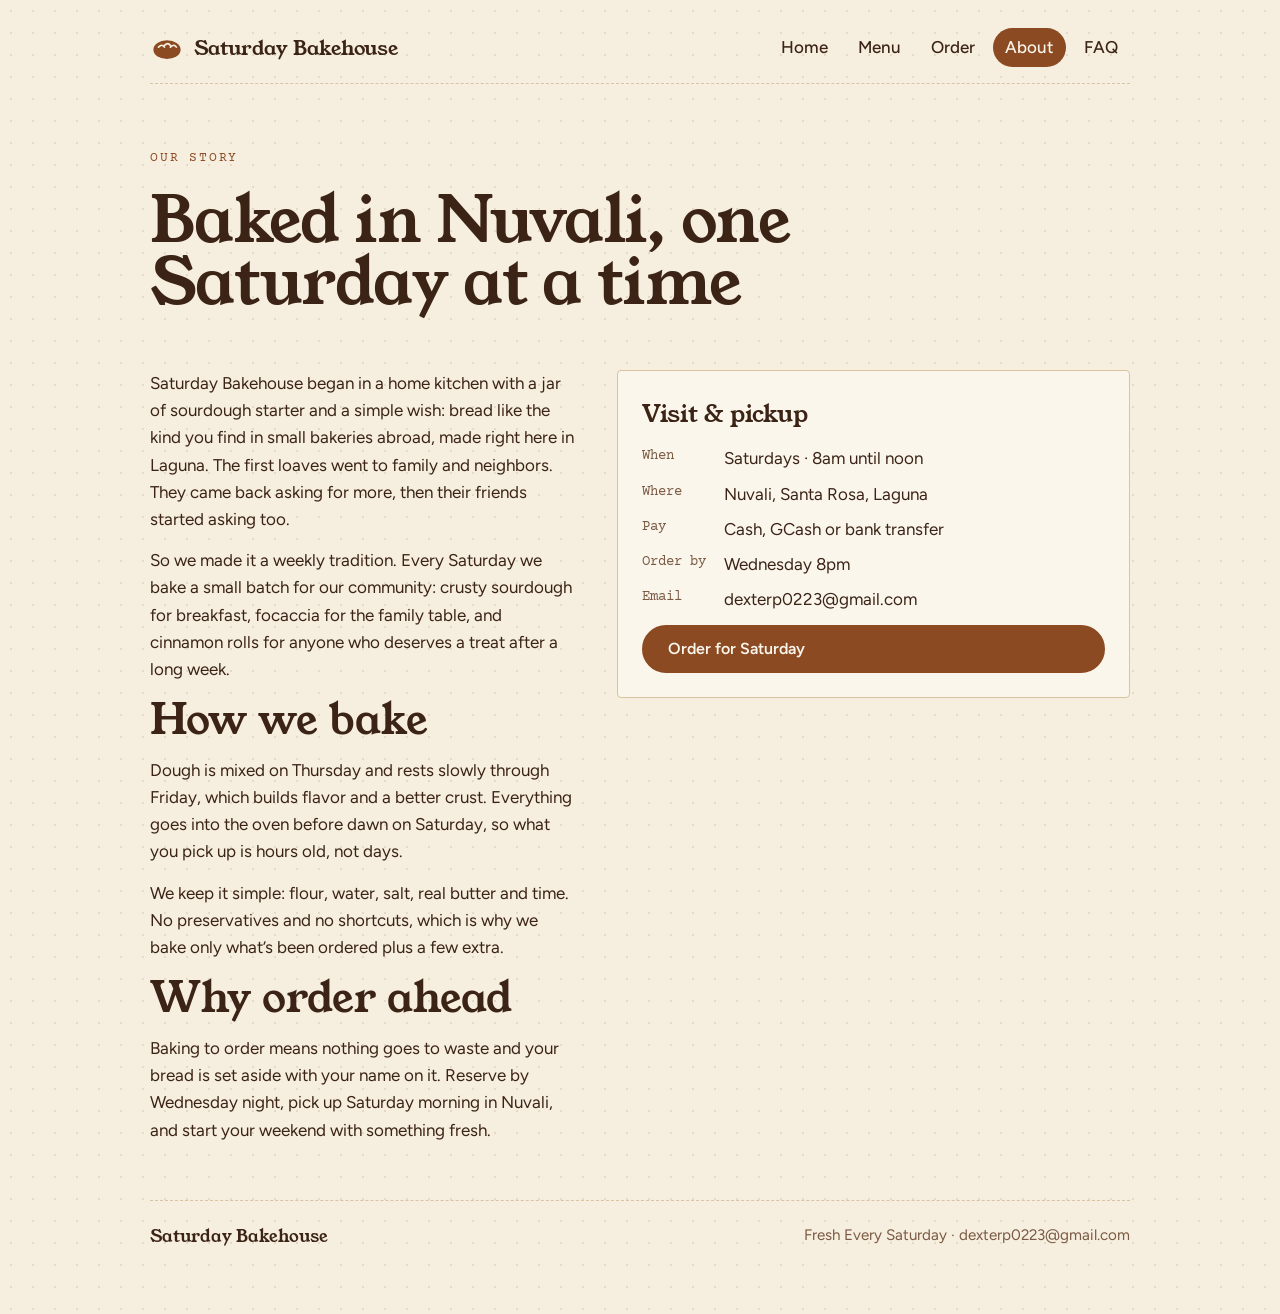
==== about.html @ 8c0994c2 "Add files via upload" ====
<!doctype html>
<html lang="en">
<head>
<meta charset="utf-8">
<meta name="viewport" content="width=device-width, initial-scale=1, viewport-fit=cover">
<title>About · Saturday Bakehouse</title>
<link rel="stylesheet" href="https://fonts.googleapis.com/css2?family=Young+Serif&family=Figtree:wght@400;500;600&family=Courier+Prime&display=swap">
<link rel="stylesheet" href="site.css">
</head>
<body>
<div class="wrap" data-page="about">
  <header class="top">
    <a class="mark" href="./"><svg viewBox="0 0 40 40" aria-hidden="true"><ellipse cx="20" cy="22" rx="16" ry="11" fill="var(--accent)"/><path d="M10 19c3-3 5-3 7 0M17 17c3-3 5-3 7 0M24 19c3-3 5-3 7 0" stroke="var(--bg)" stroke-width="2" fill="none" stroke-linecap="round"/></svg>Saturday Bakehouse</a>
    <nav class="nav" aria-label="Main"><a href="./" data-page="home">Home</a><a href="menu.html" data-page="menu">Menu</a><a href="order.html" data-page="order">Order</a><a href="about.html" data-page="about">About</a><a href="faq.html" data-page="faq">FAQ</a></nav>
  </header>

  <section class="hero">
    <div class="eyebrow">Our story</div>
    <h1 class="page">Baked in Nuvali, one Saturday at a time</h1>
  </section>

  <section class="split">
    <div class="prose">
      <p>Saturday Bakehouse began in a home kitchen with a jar of sourdough starter and a simple wish: bread like the kind you find in small bakeries abroad, made right here in Laguna. The first loaves went to family and neighbors. They came back asking for more, then their friends started asking too.</p>
      <p>So we made it a weekly tradition. Every Saturday we bake a small batch for our community: crusty sourdough for breakfast, focaccia for the family table, and cinnamon rolls for anyone who deserves a treat after a long week.</p>
      <h2>How we bake</h2>
      <p>Dough is mixed on Thursday and rests slowly through Friday, which builds flavor and a better crust. Everything goes into the oven before dawn on Saturday, so what you pick up is hours old, not days.</p>
      <p>We keep it simple: flour, water, salt, real butter and time. No preservatives and no shortcuts, which is why we bake only what’s been ordered plus a few extra.</p>
      <h2>Why order ahead</h2>
      <p>Baking to order means nothing goes to waste and your bread is set aside with your name on it. Reserve by Wednesday night, pick up Saturday morning in Nuvali, and start your weekend with something fresh.</p>
    </div>
    <div class="card">
      <h3>Visit &amp; pickup</h3>
      <dl class="facts">
        <dt>When</dt><dd data-hours></dd>
        <dt>Where</dt><dd data-place></dd>
        <dt>Pay</dt><dd data-pay></dd>
        <dt>Order by</dt><dd>Wednesday 8pm</dd>
        <dt>Email</dt><dd data-email></dd>
      </dl>
      <a class="btn" href="order.html">Order for Saturday</a>
    </div>
  </section>

  <footer>
    <div class="mark">Saturday Bakehouse</div>
    <div>Fresh Every Saturday · <span data-email></span></div>
  </footer>
</div>
<script src="bakes.js"></script>
</body>
</html>
---- site.css ----
/* Layout: one warm column like a market chalkboard: sign, kraft price tags, an order slip. */
:root {
  --bg: #f6eedf; --paper: #fbf6ec; --kraft: #e7d3b0; --ink: #3b2416;
  --muted: #7a5a43; --accent: #8b4a22; --accent-ink: #fbf6ec; --line: #d9c3a0;
  --ph-bg: #fff1c2; --ph-ink: #6b4a00;
  --display: "Young Serif", Georgia, "Times New Roman", serif;
  --body: "Figtree", "Segoe UI", system-ui, sans-serif;
  --mono: "Courier Prime", "Courier New", monospace;
}
@media (prefers-color-scheme: dark) {
  :root:not([data-theme="light"]) {
    --bg: #23170f; --paper: #2d1f15; --kraft: #3a2819; --ink: #f2e6d2;
    --muted: #c4a88b; --accent: #d98b52; --accent-ink: #23170f; --line: #4a3423;
    --ph-bg: #4a3a12; --ph-ink: #ffe7a3; color-scheme: dark;
  }
}
:root[data-theme="dark"] {
  --bg: #23170f; --paper: #2d1f15; --kraft: #3a2819; --ink: #f2e6d2;
  --muted: #c4a88b; --accent: #d98b52; --accent-ink: #23170f; --line: #4a3423;
  --ph-bg: #4a3a12; --ph-ink: #ffe7a3; color-scheme: dark;
}

* { box-sizing: border-box; }
html { -webkit-text-size-adjust: 100%; }
body {
  margin: 0; background: var(--bg); color: var(--ink);
  font: 400 1.0625rem/1.6 var(--body); padding: 0 20px;
  background-image: radial-gradient(color-mix(in srgb, var(--muted) 14%, transparent) 1px, transparent 1.2px);
  background-size: 22px 22px;
}
img { max-width: 100%; }
[hidden] { display: none !important; }
.wrap { max-width: 980px; margin: 0 auto; padding-block: 28px 64px; display: grid; gap: 56px; }

/* Header + nav */
.top { display: flex; justify-content: space-between; align-items: center; gap: 12px 20px; flex-wrap: wrap; border-bottom: 1.5px dashed var(--line); padding-bottom: 16px; }
.mark { font-family: var(--display); font-size: 1.25rem; display: flex; align-items: center; gap: 10px; color: var(--ink); text-decoration: none; }
.mark svg { width: 34px; height: 34px; }
.nav { display: flex; flex-wrap: wrap; gap: 4px 6px; }
.nav a { color: var(--ink); text-decoration: none; padding: 6px 12px; border-radius: 999px; font-weight: 500; }
.nav a:hover { background: var(--kraft); }
.nav a[aria-current="page"] { background: var(--accent); color: var(--accent-ink); }

/* Type */
.eyebrow { font-family: var(--mono); text-transform: uppercase; letter-spacing: .14em; font-size: .8rem; color: var(--accent); }
h1 { font-family: var(--display); font-weight: 400; font-size: clamp(2.8rem, 9vw, 6rem); line-height: .98; margin: 0; text-wrap: balance; letter-spacing: -0.01em; }
h1.page { font-size: clamp(2.4rem, 7vw, 4rem); }
h1 em { font-style: normal; color: var(--accent); }
h2 { font-family: var(--display); font-weight: 400; font-size: clamp(1.8rem, 4.5vw, 2.6rem); margin: 0; line-height: 1.1; text-wrap: balance; }
h3 { font-family: var(--display); font-weight: 400; font-size: 1.5rem; margin: 0; }
.lede { max-width: 56ch; margin: 0; color: var(--muted); font-size: 1.15rem; }
.prose { max-width: 62ch; display: grid; gap: 14px; }
.prose p { margin: 0; }
.hero { display: grid; gap: 20px; padding-top: 8px; }
.actions { display: flex; gap: 14px; flex-wrap: wrap; align-items: center; }
.section-head { display: flex; justify-content: space-between; align-items: baseline; gap: 12px; flex-wrap: wrap; border-bottom: 1.5px dashed var(--line); padding-bottom: 14px; }
.section-head p { margin: 0; font-family: var(--mono); color: var(--muted); font-size: .95rem; }

/* Placeholder marker */
.ph { background: var(--ph-bg); color: var(--ph-ink); border-radius: 4px; padding: 1px 6px; font-family: var(--mono); font-size: .92em; box-decoration-break: clone; -webkit-box-decoration-break: clone; }
.ph-banner { background: var(--ph-bg); color: var(--ph-ink); border-radius: 6px; padding: 10px 14px; font-size: .92rem; }

/* Buttons */
.btn { font: 600 1rem/1 var(--body); border: 2px solid var(--accent); background: var(--accent); color: var(--accent-ink); padding: 14px 24px; border-radius: 999px; cursor: pointer; text-decoration: none; display: inline-block; transition: transform .15s ease; }
.btn:hover { transform: translateY(-1px); }
.btn.ghost { background: transparent; color: var(--accent); }
a:focus-visible, button:focus-visible, input:focus-visible, select:focus-visible, textarea:focus-visible, summary:focus-visible {
  outline: 3px solid color-mix(in srgb, var(--accent) 50%, transparent); outline-offset: 2px;
}

/* Kraft tags */
.bakes { display: grid; grid-template-columns: repeat(auto-fit, minmax(240px, 1fr)); gap: 22px; margin-top: 28px; }
.tag { background: var(--kraft); border-radius: 6px; padding: 26px 22px 22px; position: relative; display: grid; gap: 10px; align-content: start; clip-path: polygon(14% 0, 86% 0, 100% 9%, 100% 100%, 0 100%, 0 9%); }
.tag::before { content: ""; position: absolute; top: 12px; left: 50%; width: 12px; height: 12px; margin-left: -6px; border-radius: 50%; background: var(--bg); box-shadow: inset 0 0 0 2px var(--line); }
.tag p { margin: 0; color: var(--muted); font-size: .98rem; }
.tag .allergen { color: var(--ink); font-size: .92rem; }
.tag .meta { font-family: var(--mono); font-size: .85rem; color: var(--muted); }
.price { font-family: var(--display); font-size: 2rem; color: var(--accent); font-variant-numeric: tabular-nums; }
.tag-foot { display: flex; justify-content: space-between; align-items: end; border-top: 1.5px dashed color-mix(in srgb, var(--muted) 45%, transparent); padding-top: 12px; margin-top: 4px; }
.photo { margin: 14px 0 4px; display: grid; gap: 4px; }
.photo img { width: 100%; aspect-ratio: 4 / 3; height: auto; object-fit: cover; border-radius: 4px; display: block; background: var(--line); box-shadow: 0 0 0 4px var(--paper); }
.photo figcaption { font-family: var(--mono); font-size: .72rem; color: var(--muted); text-align: right; margin-top: 4px; }

/* Two-column blocks */
.split { display: grid; grid-template-columns: minmax(0, 1fr) minmax(0, 1.2fr); gap: 40px; align-items: start; }
.card { background: var(--paper); border: 1.5px solid var(--line); border-radius: 4px; padding: 24px; display: grid; gap: 12px; }
.facts { display: grid; grid-template-columns: auto 1fr; gap: 8px 18px; margin: 0; }
.facts dt { font-family: var(--mono); color: var(--muted); font-size: .9rem; }
.facts dd { margin: 0; }

/* Order slip */
.slip { background: var(--paper); border: 1.5px solid var(--line); border-radius: 4px; padding: 26px; display: grid; gap: 18px; box-shadow: 0 1px 0 var(--line), 0 14px 30px -18px color-mix(in srgb, var(--ink) 40%, transparent); }
.slip-head { font-family: var(--mono); font-size: .85rem; color: var(--muted); display: flex; justify-content: space-between; gap: 8px; flex-wrap: wrap; }
.line { display: grid; grid-template-columns: 1fr auto; gap: 14px; align-items: center; padding-bottom: 12px; border-bottom: 1px dashed var(--line); }
.line .name { font-weight: 600; }
.line .unit { font-family: var(--mono); color: var(--muted); font-size: .9rem; }
.qty { display: flex; align-items: center; border: 1.5px solid var(--line); border-radius: 999px; overflow: hidden; }
.qty button { width: 34px; height: 34px; border: 0; background: transparent; color: var(--ink); font-size: 1.1rem; cursor: pointer; }
.qty button:hover { background: var(--kraft); }
.qty output { min-width: 26px; text-align: center; font-variant-numeric: tabular-nums; font-weight: 600; }
.total { display: flex; justify-content: space-between; align-items: baseline; font-family: var(--display); font-size: 1.5rem; }
.total span:last-child { color: var(--accent); font-variant-numeric: tabular-nums; }
.fields { display: grid; grid-template-columns: 1fr 1fr; gap: 14px; }
.fields .full { grid-column: 1 / -1; }
label { display: grid; gap: 6px; font-size: .9rem; font-weight: 500; }
input, select, textarea { font: inherit; font-size: 1rem; color: var(--ink); background: var(--bg); border: 1.5px solid var(--line); border-radius: 6px; padding: 10px 12px; width: 100%; }
textarea { resize: vertical; min-height: 70px; }
.slip .btn { width: 100%; padding: 16px; font-size: 1.05rem; }
.note { font-size: .9rem; color: var(--muted); margin: 0; }
.note code { font-family: var(--mono); color: var(--ink); background: var(--kraft); padding: 1px 6px; border-radius: 4px; word-break: break-all; }
.linkbtn { background: none; border: 0; color: var(--accent); font: inherit; font-weight: 600; cursor: pointer; padding: 0; text-decoration: underline; text-underline-offset: 3px; }
.status { font-family: var(--mono); font-size: .9rem; color: var(--accent); min-height: 1.2em; margin: 0; }
.steps { margin: 0; padding-left: 1.2em; color: var(--muted); display: grid; gap: 6px; }

/* FAQ */
.faq { display: grid; gap: 0; max-width: 760px; }
.faq details { border-bottom: 1.5px dashed var(--line); padding: 16px 0; }
.faq summary { cursor: pointer; font-family: var(--display); font-size: 1.25rem; list-style: none; display: flex; justify-content: space-between; gap: 16px; }
.faq summary::-webkit-details-marker { display: none; }
.faq summary::after { content: "+"; color: var(--accent); font-family: var(--body); font-weight: 600; }
.faq details[open] summary::after { content: "–"; }
.faq details p { margin: 10px 0 0; color: var(--muted); max-width: 62ch; }

footer { border-top: 1.5px dashed var(--line); padding-top: 22px; display: flex; justify-content: space-between; gap: 12px; flex-wrap: wrap; color: var(--muted); font-size: .95rem; }
footer .mark { font-size: 1.05rem; }

@media (max-width: 760px) {
  .split { grid-template-columns: 1fr; gap: 24px; }
  .fields { grid-template-columns: 1fr; }
  .wrap { gap: 44px; }
  .slip { padding: 20px; }
}
@media (prefers-reduced-motion: reduce) { * { transition: none !important; } }
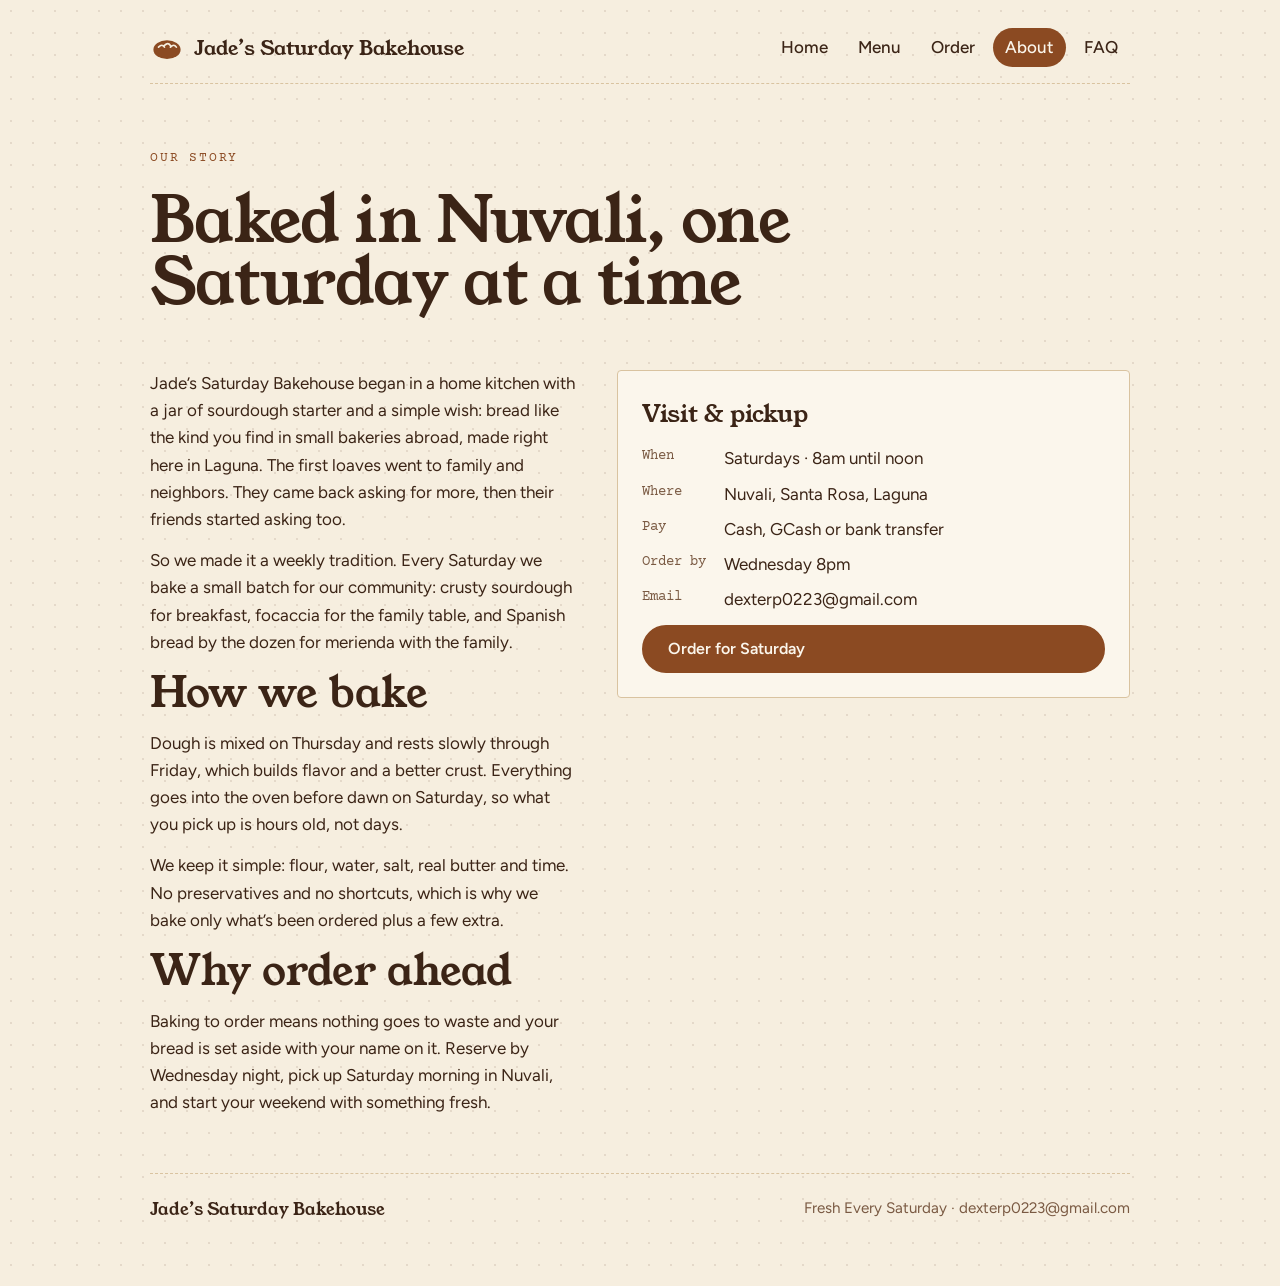
==== commit c0c381da: "Add files via upload" ====
--- a/about.html
+++ b/about.html
@@ -3,14 +3,14 @@
 <head>
 <meta charset="utf-8">
 <meta name="viewport" content="width=device-width, initial-scale=1, viewport-fit=cover">
-<title>About · Saturday Bakehouse</title>
+<title>About · Jade’s Saturday Bakehouse</title>
 <link rel="stylesheet" href="https://fonts.googleapis.com/css2?family=Young+Serif&family=Figtree:wght@400;500;600&family=Courier+Prime&display=swap">
 <link rel="stylesheet" href="site.css">
 </head>
 <body>
 <div class="wrap" data-page="about">
   <header class="top">
-    <a class="mark" href="./"><svg viewBox="0 0 40 40" aria-hidden="true"><ellipse cx="20" cy="22" rx="16" ry="11" fill="var(--accent)"/><path d="M10 19c3-3 5-3 7 0M17 17c3-3 5-3 7 0M24 19c3-3 5-3 7 0" stroke="var(--bg)" stroke-width="2" fill="none" stroke-linecap="round"/></svg>Saturday Bakehouse</a>
+    <a class="mark" href="./"><svg viewBox="0 0 40 40" aria-hidden="true"><ellipse cx="20" cy="22" rx="16" ry="11" fill="var(--accent)"/><path d="M10 19c3-3 5-3 7 0M17 17c3-3 5-3 7 0M24 19c3-3 5-3 7 0" stroke="var(--bg)" stroke-width="2" fill="none" stroke-linecap="round"/></svg>Jade’s Saturday Bakehouse</a>
     <nav class="nav" aria-label="Main"><a href="./" data-page="home">Home</a><a href="menu.html" data-page="menu">Menu</a><a href="order.html" data-page="order">Order</a><a href="about.html" data-page="about">About</a><a href="faq.html" data-page="faq">FAQ</a></nav>
   </header>
 
@@ -21,8 +21,8 @@
 
   <section class="split">
     <div class="prose">
-      <p>Saturday Bakehouse began in a home kitchen with a jar of sourdough starter and a simple wish: bread like the kind you find in small bakeries abroad, made right here in Laguna. The first loaves went to family and neighbors. They came back asking for more, then their friends started asking too.</p>
-      <p>So we made it a weekly tradition. Every Saturday we bake a small batch for our community: crusty sourdough for breakfast, focaccia for the family table, and cinnamon rolls for anyone who deserves a treat after a long week.</p>
+      <p>Jade’s Saturday Bakehouse began in a home kitchen with a jar of sourdough starter and a simple wish: bread like the kind you find in small bakeries abroad, made right here in Laguna. The first loaves went to family and neighbors. They came back asking for more, then their friends started asking too.</p>
+      <p>So we made it a weekly tradition. Every Saturday we bake a small batch for our community: crusty sourdough for breakfast, focaccia for the family table, and Spanish bread by the dozen for merienda with the family.</p>
       <h2>How we bake</h2>
       <p>Dough is mixed on Thursday and rests slowly through Friday, which builds flavor and a better crust. Everything goes into the oven before dawn on Saturday, so what you pick up is hours old, not days.</p>
       <p>We keep it simple: flour, water, salt, real butter and time. No preservatives and no shortcuts, which is why we bake only what’s been ordered plus a few extra.</p>
@@ -43,10 +43,10 @@
   </section>
 
   <footer>
-    <div class="mark">Saturday Bakehouse</div>
+    <div class="mark">Jade’s Saturday Bakehouse</div>
     <div>Fresh Every Saturday · <span data-email></span></div>
   </footer>
 </div>
-<script src="bakes.js"></script>
+<script>document.write('<script src="bakes.js?v=' + Date.now() + '"><\/script>');</script>
 </body>
 </html>
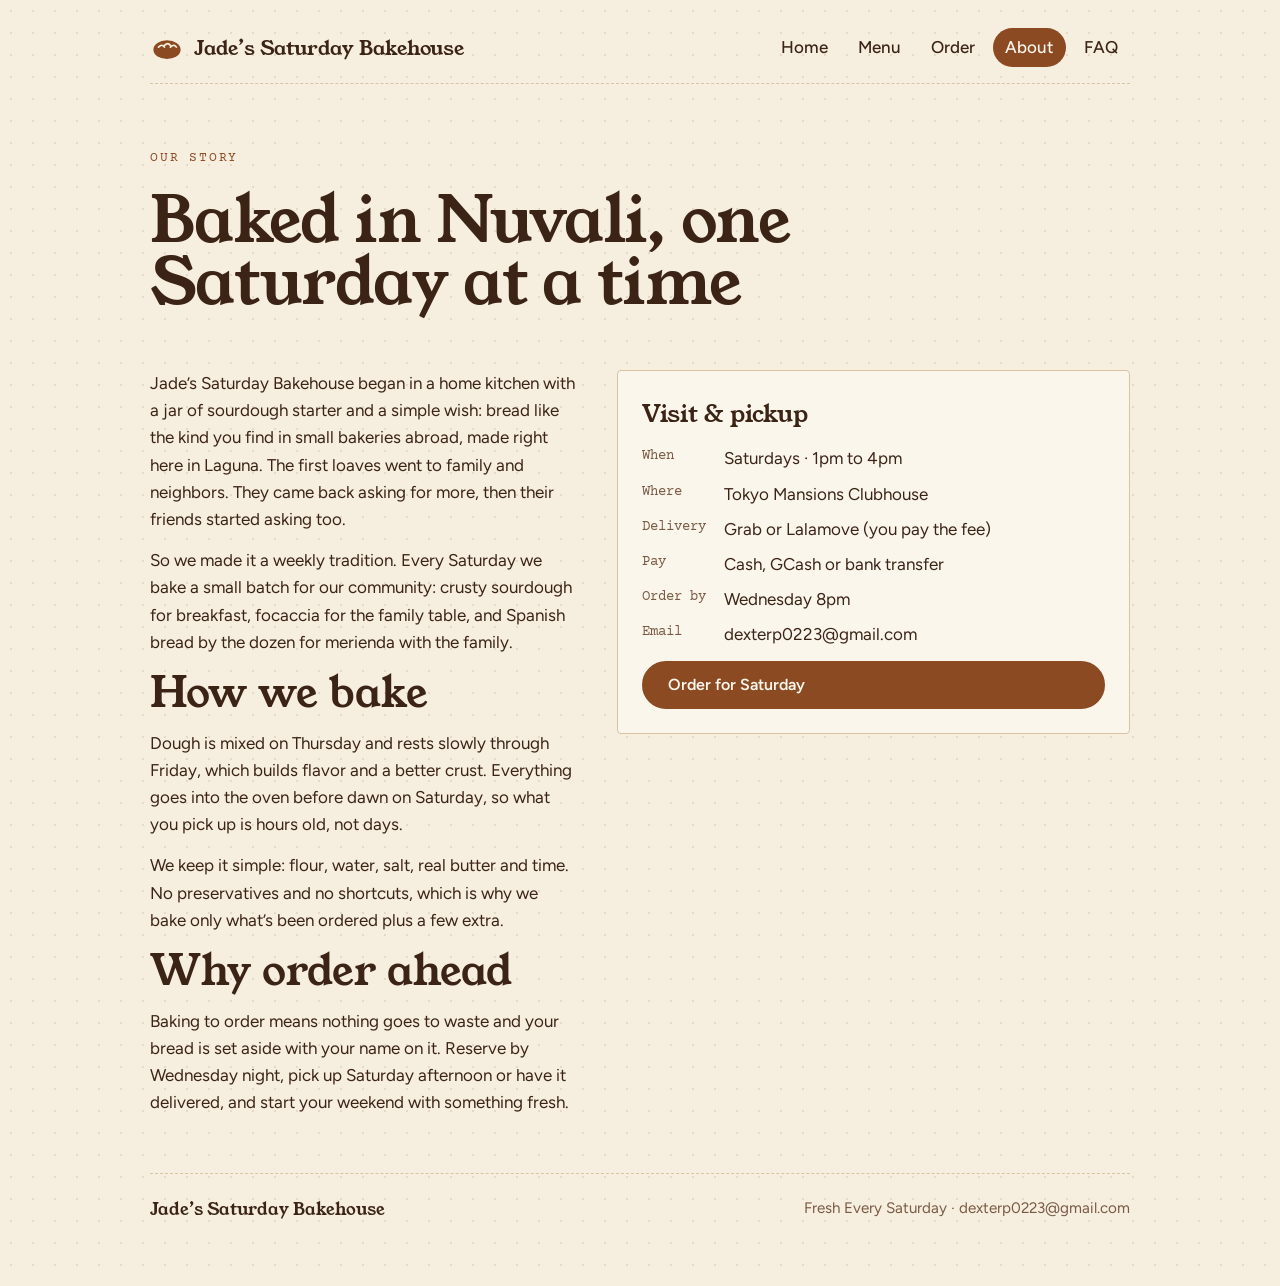
==== commit a5d3de26: "Add files via upload" ====
--- a/about.html
+++ b/about.html
@@ -27,13 +27,14 @@
       <p>Dough is mixed on Thursday and rests slowly through Friday, which builds flavor and a better crust. Everything goes into the oven before dawn on Saturday, so what you pick up is hours old, not days.</p>
       <p>We keep it simple: flour, water, salt, real butter and time. No preservatives and no shortcuts, which is why we bake only what’s been ordered plus a few extra.</p>
       <h2>Why order ahead</h2>
-      <p>Baking to order means nothing goes to waste and your bread is set aside with your name on it. Reserve by Wednesday night, pick up Saturday morning in Nuvali, and start your weekend with something fresh.</p>
+      <p>Baking to order means nothing goes to waste and your bread is set aside with your name on it. Reserve by Wednesday night, pick up Saturday afternoon or have it delivered, and start your weekend with something fresh.</p>
     </div>
     <div class="card">
       <h3>Visit &amp; pickup</h3>
       <dl class="facts">
         <dt>When</dt><dd data-hours></dd>
         <dt>Where</dt><dd data-place></dd>
+        <dt>Delivery</dt><dd>Grab or Lalamove (you pay the fee)</dd>
         <dt>Pay</dt><dd data-pay></dd>
         <dt>Order by</dt><dd>Wednesday 8pm</dd>
         <dt>Email</dt><dd data-email></dd>
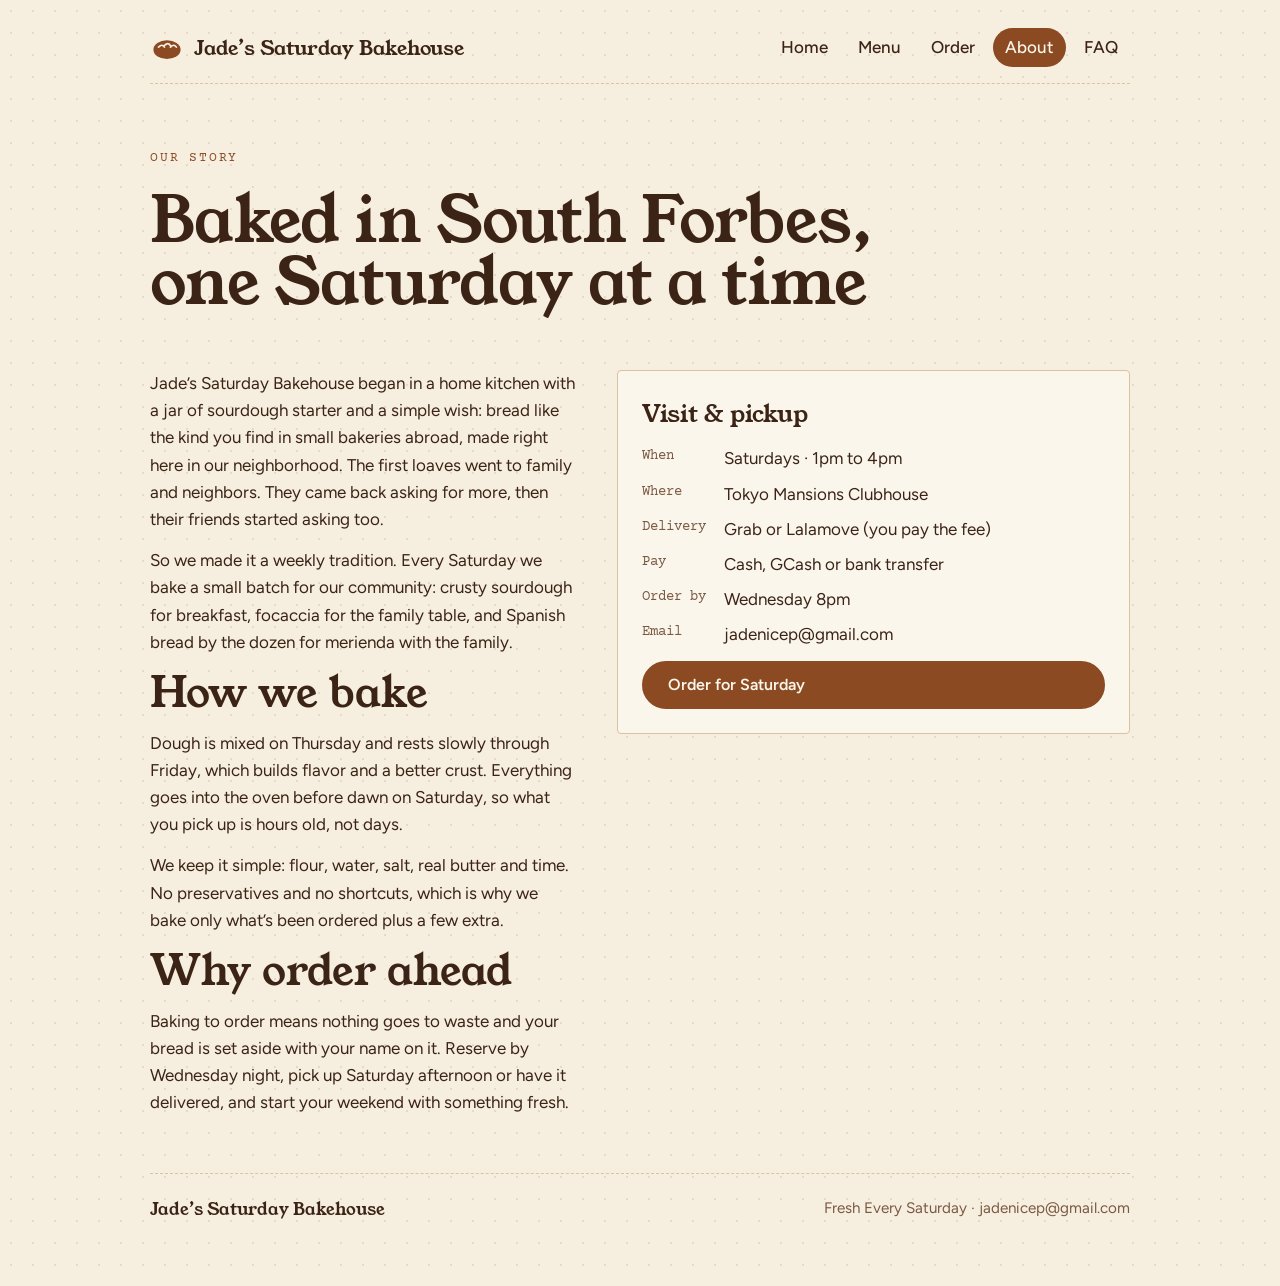
==== commit 1a3c508a: "Add files via upload" ====
--- a/about.html
+++ b/about.html
@@ -16,12 +16,12 @@
 
   <section class="hero">
     <div class="eyebrow">Our story</div>
-    <h1 class="page">Baked in Nuvali, one Saturday at a time</h1>
+    <h1 class="page">Baked in South Forbes, one Saturday at a time</h1>
   </section>
 
   <section class="split">
     <div class="prose">
-      <p>Jade’s Saturday Bakehouse began in a home kitchen with a jar of sourdough starter and a simple wish: bread like the kind you find in small bakeries abroad, made right here in Laguna. The first loaves went to family and neighbors. They came back asking for more, then their friends started asking too.</p>
+      <p>Jade’s Saturday Bakehouse began in a home kitchen with a jar of sourdough starter and a simple wish: bread like the kind you find in small bakeries abroad, made right here in our neighborhood. The first loaves went to family and neighbors. They came back asking for more, then their friends started asking too.</p>
       <p>So we made it a weekly tradition. Every Saturday we bake a small batch for our community: crusty sourdough for breakfast, focaccia for the family table, and Spanish bread by the dozen for merienda with the family.</p>
       <h2>How we bake</h2>
       <p>Dough is mixed on Thursday and rests slowly through Friday, which builds flavor and a better crust. Everything goes into the oven before dawn on Saturday, so what you pick up is hours old, not days.</p>
